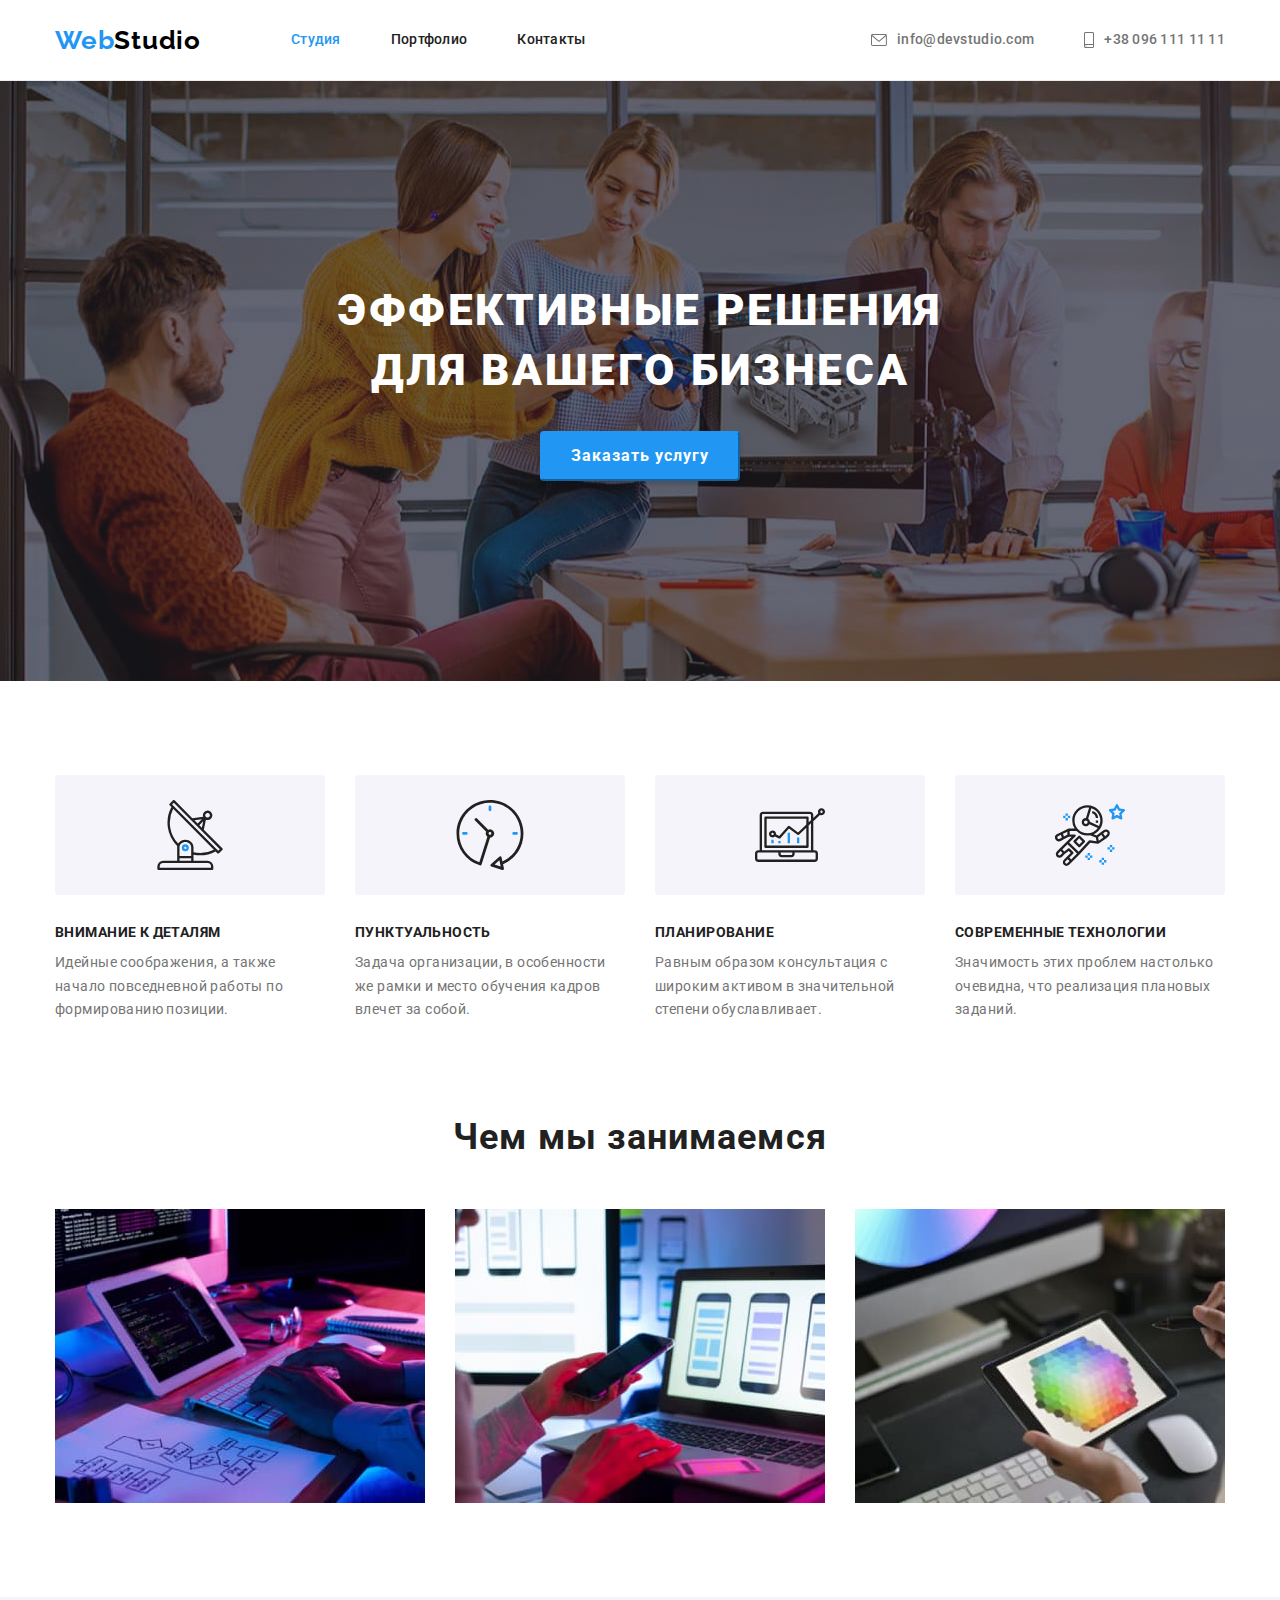
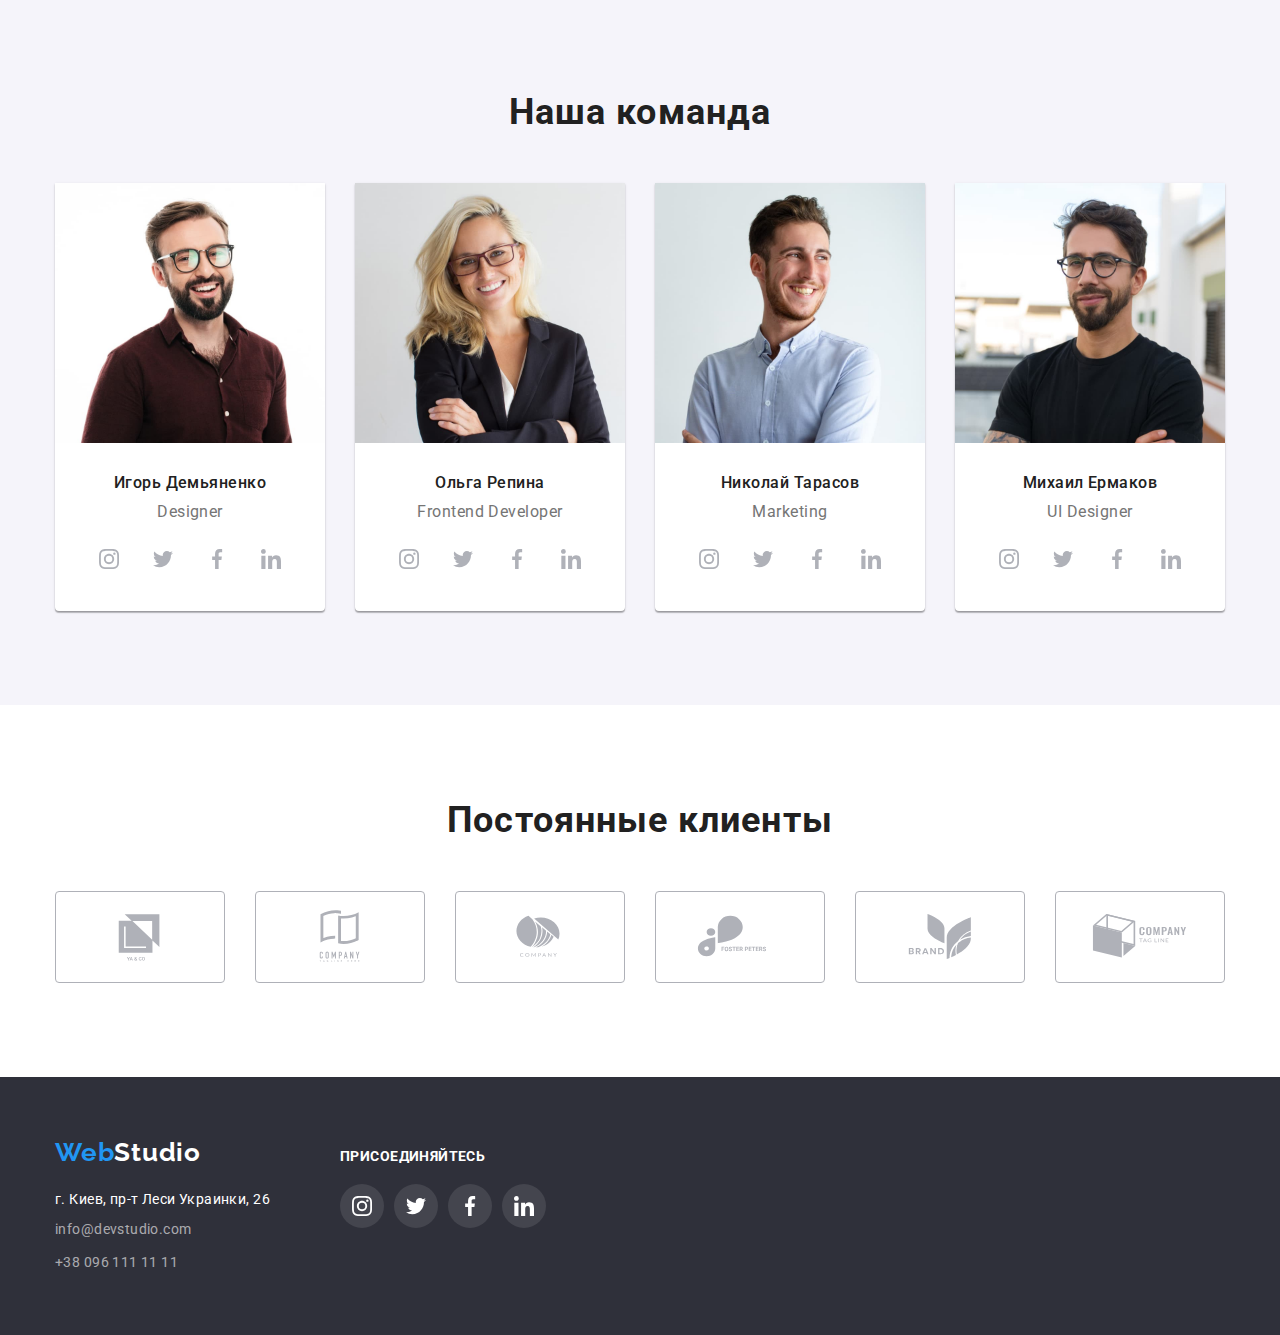
==== index.html @ 6fbcaccf "Initial commit" ====
<!DOCTYPE html>
<html lang="ru">
  <head>
    <meta charset="UTF-8" />
    <meta http-equiv="X-UA-Compatible" content="IE=edge" />
    <meta name="viewport" content="width=device-width, initial-scale=1.0" />
    <title>WebStudio</title>
    <link rel="preconnect" href="https://fonts.googleapis.com" />
    <link rel="preconnect" href="https://fonts.gstatic.com" crossorigin />
    <link
      href="https://fonts.googleapis.com/css2?family=Montserrat:wght@400;700&family=Raleway:wght@700&family=Roboto:wght@400;500;700;900&display=swap"
      rel="stylesheet"
    />
    <link
      href="https://cdnjs.cloudflare.com/ajax/libs/modern-normalize/1.1.0/modern-normalize.min.css"
      rel="stylesheet"
    />
    <link rel="stylesheet" href="./css/style.css" />
  </head>
  <body>
    <header class="header">
      <div class="container header-container">
        <a class="logo" href="./index.html"
          >Web<span class="logo logo-black">Studio</span></a
        >
        <nav class="nav">
          <ul class="nav-pages">
            <li><a href="./index.html" class="nav-page current">Студия</a></li>
            <li>
              <a href="./portfolio.html" class="nav-page">Портфолио</a>
            </li>
            <li><a href="" class="nav-page">Контакты</a></li>
          </ul>
        </nav>
        <ul class="header-contacts">
          <li>
            <a href="mailto:info@devstudio.com" class="header-contact">
              <svg class="header-contact-icon" width="16" height="12">
                <use href="./images/sprite.svg#icon-envelope"></use>
              </svg>
              info@devstudio.com</a
            >
          </li>
          <li>
            <a href="tel:380961111111" class="header-contact">
              <svg class="header-contact-icon" width="10" height="16">
                <use href="./images/sprite.svg#icon-smartphone"></use>
              </svg>
              +38 096 111 11 11</a
            >
          </li>
        </ul>
      </div>
    </header>
    <main>
      <!--hero-->
      <section class="hero">
        <div class="container hero-container">
          <h1 class="hero-title">
            Эффективные решения<br />для вашего бизнеса
          </h1>
          <button type="button" class="hero-btn">Заказать услугу</button>
        </div>
      </section>
      <!--features-->
      <section class="features">
        <div class="container features-container">
          <h2 class="features-title">Особенности</h2>
          <ul>
            <li>
              <div class="features-bg-icon">
                <svg class="features-icon" width="70" height="70">
                  <use href="./images/sprite.svg#icon-antenna"></use>
                </svg>
              </div>
              <h3 class="features-list">Внимание к деталям</h3>
              <p class="features-text">
                Идейные соображения, а также начало повседневной работы по
                формированию позиции.
              </p>
            </li>
            <li>
              <div class="features-bg-icon">
                <svg class="features-icon" width="70" height="70">
                  <use href="./images/sprite.svg#icon-clock"></use>
                </svg>
              </div>
              <h3 class="features-list">Пунктуальность</h3>
              <p class="features-text">
                Задача организации, в особенности же рамки и место обучения
                кадров влечет за собой.
              </p>
            </li>
            <li>
              <div class="features-bg-icon">
                <svg class="features-icon" width="70" height="70">
                  <use href="./images/sprite.svg#icon-diagram"></use>
                </svg>
              </div>
              <h3 class="features-list">Планирование</h3>
              <p class="features-text">
                Равным образом консультация с широким активом в значительной
                степени обуславливает.
              </p>
            </li>
            <li>
              <div class="features-bg-icon">
                <svg class="features-icon" width="70" height="70">
                  <use href="./images/sprite.svg#icon-astronaut"></use>
                </svg>
              </div>
              <h3 class="features-list">Современные технологии</h3>
              <p class="features-text">
                Значимость этих проблем настолько очевидна, что реализация
                плановых заданий.
              </p>
            </li>
          </ul>
        </div>
      </section>
      <!--About-->
      <section class="about">
        <div class="container about-container">
          <h2 class="about-title">Чем мы занимаемся</h2>
          <ul class="about-list">
            <li>
              <img
                src="./images/about_1.jpg"
                alt="Написание программы на ПК"
                width="370"
                height="294"
              />
            </li>
            <li>
              <img
                src="./images/about_2.jpg"
                alt="Работа над мобильным приложением"
                width="370"
                height="294"
              />
            </li>
            <li>
              <img
                src="./images/about_3.jpg"
                alt="Выбор цвета дизайна проекта"
                width="370"
                height="294"
              />
            </li>
          </ul>
        </div>
      </section>
      <!--team-->
      <section class="team">
        <div class="container team-container">
          <h2 class="team-title">Наша команда</h2>
          <ul class="team-list">
            <li>
              <img
                src="./images/team_1.jpg"
                alt="Участник команды №1"
                width="270"
                height="260"
              />
              <div class="team-member-list">
                <h3 class="team-member">Игорь Демьяненко</h3>
                <p class="member-prof" lang="en">Designer</p>
                <ul class="social-list">
                  <li class="social-item">
                    <a
                      href=""
                      aria-label="Иконка Instagram"
                      class="social-link"
                    >
                      <svg class="social-icon" width="20" height="20">
                        <use href="./images/sprite.svg#icon-instagram"></use>
                      </svg>
                    </a>
                  </li>
                  <li class="social-item">
                    <a href="" aria-label="Иконка Twitter" class="social-link">
                      <svg class="social-icon" width="20" height="20">
                        <use href="./images/sprite.svg#icon-twitter"></use>
                      </svg>
                    </a>
                  </li>
                  <li class="social-item">
                    <a href="" aria-label="Иконка Facebook" class="social-link">
                      <svg class="social-icon" width="20" height="20">
                        <use href="./images/sprite.svg#icon-facebook"></use>
                      </svg>
                    </a>
                  </li>
                  <li class="social-item">
                    <a href="" aria-label="Иконка Linkedin" class="social-link">
                      <svg class="social-icon" width="20" height="20">
                        <use href="./images/sprite.svg#icon-linkedin"></use>
                      </svg>
                    </a>
                  </li>
                </ul>
              </div>
            </li>
            <li>
              <img
                src="./images/team_2.jpg"
                alt="Участник команды №2"
                width="270"
                height="260"
              />
              <div class="team-member-list">
                <h3 class="team-member">Ольга Репина</h3>
                <p class="member-prof" lang="en">Frontend Developer</p>
                <ul class="social-list">
                  <li class="social-item">
                    <a
                      href=""
                      aria-label="Иконка Instagram"
                      class="social-link"
                    >
                      <svg class="social-icon" width="20" height="20">
                        <use href="./images/sprite.svg#icon-instagram"></use>
                      </svg>
                    </a>
                  </li>
                  <li class="social-item">
                    <a href="" aria-label="Иконка Twitter" class="social-link">
                      <svg class="social-icon" width="20" height="20">
                        <use href="./images/sprite.svg#icon-twitter"></use>
                      </svg>
                    </a>
                  </li>
                  <li class="social-item">
                    <a href="" aria-label="Иконка Facebook" class="social-link">
                      <svg class="social-icon" width="20" height="20">
                        <use href="./images/sprite.svg#icon-facebook"></use>
                      </svg>
                    </a>
                  </li>
                  <li class="social-item">
                    <a href="" aria-label="Иконка Linkedin" class="social-link">
                      <svg class="social-icon" width="20" height="20">
                        <use href="./images/sprite.svg#icon-linkedin"></use>
                      </svg>
                    </a>
                  </li>
                </ul>
              </div>
            </li>
            <li>
              <img
                src="./images/team_3.jpg"
                alt="Участник команды №3"
                width="270"
                height="260"
              />
              <div class="team-member-list">
                <h3 class="team-member">Николай Тарасов</h3>
                <p class="member-prof" lang="en">Marketing</p>
                <ul class="social-list">
                  <li class="social-item">
                    <a
                      href=""
                      aria-label="Иконка Instagram"
                      class="social-link"
                    >
                      <svg class="social-icon" width="20" height="20">
                        <use href="./images/sprite.svg#icon-instagram"></use>
                      </svg>
                    </a>
                  </li>
                  <li class="social-item">
                    <a href="" aria-label="Иконка Twitter" class="social-link">
                      <svg class="social-icon" width="20" height="20">
                        <use href="./images/sprite.svg#icon-twitter"></use>
                      </svg>
                    </a>
                  </li>
                  <li class="social-item">
                    <a href="" aria-label="Иконка Facebook" class="social-link">
                      <svg class="social-icon" width="20" height="20">
                        <use href="./images/sprite.svg#icon-facebook"></use>
                      </svg>
                    </a>
                  </li>
                  <li class="social-item">
                    <a href="" aria-label="Иконка Linkedin" class="social-link">
                      <svg class="social-icon" width="20" height="20">
                        <use href="./images/sprite.svg#icon-linkedin"></use>
                      </svg>
                    </a>
                  </li>
                </ul>
              </div>
            </li>
            <li>
              <img
                src="./images/team_4.jpg"
                alt="Участник команды №4"
                width="270"
                height="260"
              />
              <div class="team-member-list">
                <h3 class="team-member">Михаил Ермаков</h3>
                <p class="member-prof" lang="en">UI Designer</p>
                <ul class="social-list">
                  <li class="social-item">
                    <a
                      href=""
                      aria-label="Иконка Instagram"
                      class="social-link"
                    >
                      <svg class="social-icon" width="20" height="20">
                        <use href="./images/sprite.svg#icon-instagram"></use>
                      </svg>
                    </a>
                  </li>
                  <li class="social-item">
                    <a href="" aria-label="Иконка Twitter" class="social-link">
                      <svg class="social-icon" width="20" height="20">
                        <use href="./images/sprite.svg#icon-twitter"></use>
                      </svg>
                    </a>
                  </li>
                  <li class="social-item">
                    <a href="" aria-label="Иконка Facebook" class="social-link">
                      <svg class="social-icon" width="20" height="20">
                        <use href="./images/sprite.svg#icon-facebook"></use>
                      </svg>
                    </a>
                  </li>
                  <li class="social-item">
                    <a href="" aria-label="Иконка Linkedin" class="social-link">
                      <svg class="social-icon" width="20" height="20">
                        <use href="./images/sprite.svg#icon-linkedin"></use>
                      </svg>
                    </a>
                  </li>
                </ul>
              </div>
            </li>
          </ul>
        </div>
      </section>
      <!--clients-->
      <section class="clients">
        <div class="container clients-container">
          <h2 class="clients-title">Постоянные клиенты</h2>
          <ul class="clients-list">
            <li>
              <a href="" class="client" aria-label="Клиент №1">
                <svg class="client-icon" width="106" height="60">
                  <use href="./images/sprite.svg#icon-client-1"></use>
                </svg>
              </a>
            </li>
            <li>
              <a href="" class="client" aria-label="Клиент №2">
                <svg class="client-icon" width="106" height="60">
                  <use href="./images/sprite.svg#icon-client-2"></use>
                </svg>
              </a>
            </li>
            <li>
              <a href="" class="client" aria-label="Клиент №3">
                <svg class="client-icon" width="106" height="60">
                  <use href="./images/sprite.svg#icon-client-3"></use>
                </svg>
              </a>
            </li>
            <li>
              <a href="" class="client" aria-label="Клиент №4">
                <svg class="client-icon" width="106" height="60">
                  <use href="./images/sprite.svg#icon-client-4"></use>
                </svg>
              </a>
            </li>
            <li>
              <a href="" class="client" aria-label="Клиент №5">
                <svg class="client-icon" width="106" height="60">
                  <use href="./images/sprite.svg#icon-client-5"></use>
                </svg>
              </a>
            </li>
            <li>
              <a href="" class="client" aria-label="Клиент №6">
                <svg class="client-icon" width="106" height="60">
                  <use href="./images/sprite.svg#icon-client-6"></use>
                </svg>
              </a>
            </li>
          </ul>
        </div>
      </section>
    </main>
    <footer class="footer">
      <div class="container footer-container">
        <div>
          <a class="logo" href="./index.html"
            >Web<span class="logo logo-white">Studio</span></a
          >
          <address class="address-info">
            <p class="footer-address">г. Киев, пр-т Леси Украинки, 26</p>
            <ul class="contact-list">
              <li class="contact-item">
                <a href="mailto:info@devstudio.com" class="footer-contact"
                  >info@devstudio.com</a
                >
              </li>
              <li class="contact-item">
                <a href="tel:380961111111" class="footer-contact"
                  >+38 096 111 11 11</a
                >
              </li>
            </ul>
          </address>
        </div>
        <div class="footer-social-block">
          <h3 class="footer-social">присоединяйтесь</h3>
          <ul class="social-list">
            <li class="social-item">
              <a
                href=""
                aria-label="Иконка Instagram"
                class="footer-social-link social-link"
              >
                <svg
                  class="footer-social-icon social-icon"
                  width="20"
                  height="20"
                >
                  <use href="./images/sprite.svg#icon-instagram"></use>
                </svg>
              </a>
            </li>
            <li class="social-item">
              <a
                href=""
                aria-label="Иконка Twitter"
                class="footer-social-link social-link"
              >
                <svg
                  class="footer-social-icon social-icon"
                  width="20"
                  height="20"
                >
                  <use href="./images/sprite.svg#icon-twitter"></use>
                </svg>
              </a>
            </li>
            <li class="social-item">
              <a
                href=""
                aria-label="Иконка Facebook"
                class="footer-social-link social-link"
              >
                <svg
                  class="footer-social-icon social-icon"
                  width="20"
                  height="20"
                >
                  <use href="./images/sprite.svg#icon-facebook"></use>
                </svg>
              </a>
            </li>
            <li class="social-item">
              <a
                href=""
                aria-label="Иконка Linkedin"
                class="footer-social-link social-link"
              >
                <svg
                  class="footer-social-icon social-icon"
                  width="20"
                  height="20"
                >
                  <use href="./images/sprite.svg#icon-linkedin"></use>
                </svg>
              </a>
            </li>
          </ul>
        </div>
      </div>
    </footer>
  </body>
</html>
---- css/style.css ----
/* * {
    margin: 0;
    padding: 0;
} */

:root {
  /* text color*/
  --tx-main-cl: #757575;
  --tx-sec-cl: #212121;
  --tx-blue-cl: #2196f3;
  --tx-white-cl: #ffffff;
  --tx-black-cl: #000000;

  /* icon-color */
  --icon-cl: #afb1b8;

  /* background color*/
  --bg-main-cl: #ffffff;
  --bg-sec-cl: #f5f4fa;
  --bg-foot-cl: #2f303a;

  /* margin-padding */
  --mg-bot-sec: 94px;
  --mg-rt-li: 30px;
}

body {
  background-color: var(--bg-main-cl);

  font-family: Roboto, sans-serif;
}

a {
  text-decoration: none;
}

ul {
  list-style-type: none;
}

h1,
h2,
h3,
h4,
h5,
h6,
p,
ul {
  margin: 0;
  padding: 0;
}

img {
  display: block;
}

/* container */

.container {
  margin-left: auto;
  margin-right: auto;
  width: 1200px;
  padding-left: 15px;
  padding-right: 15px;
}

/* header */

.header-container {
  display: flex;
  align-items: center;
}

.header {
  border-bottom: 1px solid rgba(236, 236, 236, 1);
}

.header-container > .logo {
  margin-right: 90px;
}

.logo,
logo-black,
logo-white {
  color: var(--tx-blue-cl);
  font-family: Raleway, sans-serif;
  font-weight: 700;
  font-size: 26px;
  line-height: 1.19;
  letter-spacing: 0.03em;
}

.logo.logo-black {
  color: var(--tx-black-cl);
}

.logo.logo-white {
  color: var(--tx-white-cl);
}

.nav {
  margin-right: auto;
}

.nav-pages {
  display: flex;
  align-items: center;
}

.nav-pages > li {
  margin-right: 50px;
}

.nav-pages > li:last-child {
  margin-right: 0;
}

.nav-page.current {
  color: var(--tx-blue-cl);
}

li > .nav-page {
  display: block;
}

.nav-page {
  color: var(--tx-sec-cl);
  font-weight: 500;
  font-size: 14px;
  line-height: 1.14;
  letter-spacing: 0.02em;

  padding-top: 32px;
  padding-bottom: 32px;

  outline: var(--tx-blue-cl);
}

.nav-page:hover,
.nav-page:focus {
  color: var(--tx-blue-cl);
}

.header-contacts {
  display: flex;
  align-items: center;
}

.header-contacts > li {
  margin-right: 50px;
}

.header-contacts > li:last-child {
  margin-right: 0;
}

li > .header-contact {
  display: flex;
  align-items: center;
}

.header-contact {
  color: var(--tx-main-cl);
  font-weight: 500;
  font-size: 14px;
  line-height: 1.14;
  letter-spacing: 0.02em;

  padding-top: 32px;
  padding-bottom: 32px;
}

.header-contact:hover,
.header-contact:focus {
  color: var(--tx-blue-cl);
}

.header-contact-icon {
  margin-right: 10px;

  fill: currentColor;
}

/* .header-contact-icon:hover {
  fill: var(--tx-blue-cl);
} */

/* hero */

.hero {
  background-color: var(--bg-foot-cl);
  background-image: linear-gradient(
      to bottom,
      rgba(47, 48, 58, 0.4),
      rgba(47, 48, 58, 0.4)
    ),
    url(../images/hero.jpg);
  background-repeat: no-repeat;

  text-align: center;

  max-width: 1600px;
  margin-left: auto;
  margin-right: auto;
  padding-top: 200px;
  padding-bottom: 200px;
}

.hero-title {
  color: var(--tx-white-cl);
  font-weight: 900;
  font-size: 44px;
  line-height: 1.36;
  letter-spacing: 0.06em;
  text-transform: uppercase;

  margin-bottom: 30px;
}

.hero-btn {
  background-color: var(--tx-blue-cl);

  color: var(--tx-white-cl);
  font-weight: 700;
  font-family: inherit;
  font-size: 16px;
  line-height: 1.88;
  letter-spacing: 0.06em;

  cursor: pointer;

  width: 200px;
  height: 50px;
  border-radius: 4px;
  border-color: var(--tx-blue-cl);
  box-shadow: 0px 4px 4px rgba(0, 0, 0, 0.15);
}

/* features */

.features {
  padding-top: var(--mg-bot-sec);
  padding-bottom: var(--mg-bot-sec);
}

.features-title {
  display: none;
}

.features-container > ul {
  display: flex;
}

.features-container > ul > li {
  margin-right: 30px;
  width: 270px;
}

.features-container > ul > li:last-child {
  margin-right: 0px;
}

.features-list {
  color: var(--tx-sec-cl);
  font-weight: 700;
  font-size: 14px;
  line-height: 1.14;
  letter-spacing: 0.03em;
  text-transform: uppercase;

  margin-bottom: 10px;
}

.features-text {
  color: var(--tx-main-cl);
  font-size: 14px;
  line-height: 1.71;
  letter-spacing: 0.03em;
}

.features-bg-icon {
  display: flex;
  justify-content: center;
  align-items: center;

  height: 120px;
  margin-bottom: 30px;

  background-color: var(--bg-sec-cl);
  border-radius: 4px;
}

.features-icon {
  fill: var(--tx-sec-cl);
}

/* about/team */

.about {
  padding-bottom: var(--mg-bot-sec);
}

.team {
  background-color: var(--bg-sec-cl);
  padding-top: var(--mg-bot-sec);
  padding-bottom: var(--mg-bot-sec);
}

.about-title,
.team-title,
.clients-title {
  color: var(--tx-sec-cl);
  font-weight: 700;
  font-size: 36px;
  line-height: 1.17;
  text-align: center;
  letter-spacing: 0.03em;

  margin-bottom: 50px;
}

.about-list {
  display: flex;
}

.about-list > li {
  margin-right: var(--mg-rt-li);
}

.about-list > li:last-child {
  margin-right: 0;
}

.team-list {
  display: flex;
}

.team-list > li {
  margin-right: var(--mg-rt-li);
  width: 270px;
  height: 428px;
  background-color: var(--tx-white-cl);
  box-shadow: 0px 1px 3px rgba(0, 0, 0, 0.12), 0px 1px 1px rgba(0, 0, 0, 0.14),
    0px 2px 1px rgba(0, 0, 0, 0.2);
  border-radius: 0px 0px 4px 4px;
  box-shadow: 0px 1px 3px rgba(0, 0, 0, 0.12), 0px 1px 1px rgba(0, 0, 0, 0.14),
    0px 2px 1px rgba(0, 0, 0, 0.2);
  border-radius: 0px 0px 4px 4px;
}

.team-list > li:last-child {
  margin-right: 0;
}

.team-member-list {
  padding-top: 30px;
  padding-bottom: 30px;
}

.team-member {
  color: var(--tx-sec-cl);
  font-weight: 500;
  font-size: 16px;
  line-height: 1.19;
  text-align: center;
  letter-spacing: 0.03em;

  margin-bottom: 10px;
}

.member-prof {
  color: var(--tx-main-cl);
  font-size: 16px;
  line-height: 1.19;
  text-align: center;
  letter-spacing: 0.03em;

  margin-bottom: 16px;
}

.social-list {
  display: flex;
  justify-content: center;
  gap: 10px;
}

.social-link {
  display: flex;

  width: 44px;
  height: 44px;
  background-color: var(--tx-white-cl);
  border-radius: 50%;

  justify-content: center;
  align-items: center;
}

.social-link:hover .social-icon,
.social-link:focus .social-icon {
  fill: var(--tx-white-cl);
}

.social-link:hover,
.social-link:focus {
  background-color: var(--tx-blue-cl);
}

.social-icon {
  fill: var(--icon-cl);
}

/* clients */

.clients {
  padding-top: var(--mg-bot-sec);
  padding-bottom: var(--mg-bot-sec);
}

.clients-list {
  display: flex;
  justify-content: center;
  align-items: center;

  gap: 30px;
}

.client {
  display: flex;
  justify-content: center;
  align-items: center;

  width: 170px;
  height: 92px;
  padding: 16 32;
  border: 1px solid var(--icon-cl);
  border-radius: 4px;

  color: var(--icon-cl);
}

.client-icon {
  fill: currentColor;
}

.client:hover,
.client:focus {
  color: var(--tx-blue-cl);
  border: 1px solid var(--tx-blue-cl);
}
/* 
.client:hover .client-icon,  {
  fill: var(--tx-blue-cl);
} */

/* footer */
.footer {
  background-color: var(--bg-foot-cl);
  padding-top: 60px;
  padding-bottom: 60px;
  display: block;
}

.footer-container {
  display: flex;
  align-items: baseline;
  gap: 70px;
}

.footer-container > div > .logo {
  display: block;
  margin-bottom: 20px;
}

address {
  font-style: normal;
  color: rgba(255, 255, 255, 1);
  font-size: 14px;
  line-height: 1.71;
  letter-spacing: 0.03em;
}

.footer-contact {
  color: rgba(255, 255, 255, 0.6);
  font-size: 14px;
  line-height: 1.71;
  letter-spacing: 0.03em;
}

.address-info > p {
  margin-bottom: 6px;
}

.contact-item {
  display: block;
  margin-bottom: 9px;
}

.contact-item:last-child {
  margin-bottom: 0;
}

.footer-contact:hover {
  color: var(--tx-blue-cl);
}

.footer-social {
  font-weight: 700;
  font-size: 14px;
  line-height: 16px;
  letter-spacing: 0.03em;
  text-transform: uppercase;

  margin-bottom: 20px;

  color: var(--tx-white-cl);
}

.footer-social-link {
  background-color: rgba(255, 255, 255, 0.1);
}

.footer-social-icon {
  fill: var(--tx-white-cl);
}

/* portfolio */

.portfolio {
  padding-top: var(--mg-bot-sec);
  padding-bottom: var(--mg-bot-sec);
}

.portfolio-btns {
  display: flex;
  justify-content: center;
  align-items: center;

  margin-bottom: 50px;
}

.portfolio-btns > li {
  margin-right: 8px;
}

.portfolio-btns > li:last-child {
  margin-right: 0;
}

.portfolio-btn {
  background-color: var(--bg-sec-cl);

  color: var(--tx-sec-cl);
  font-family: inherit;
  font-weight: 500;
  font-size: 16px;
  line-height: 1.62;
  text-align: center;
  letter-spacing: 0.03em;

  border-radius: 4px;
  border: 0ch;

  padding: 6px 22px;
}

.portfolio-btn:hover,
.portfolio-btn:focus {
  background-color: var(--tx-blue-cl);
  color: var(--tx-white-cl);

  box-shadow: 0px 3px 1px rgba(0, 0, 0, 0.1), 0px 1px 2px rgba(0, 0, 0, 0.08),
    0px 2px 2px rgba(0, 0, 0, 0.12);
  border-radius: 4px;

  cursor: pointer;
}

.portfolios {
  display: flex;
  flex-wrap: wrap;
  margin: -15px;
}

.portfolios > li {
  margin: 15px;
}

.portfolio-link {
  display: block;
}

.portfolio-link:hover,
.portfolio-link:focus {
  box-shadow: 0px 1px 1px rgba(0, 0, 0, 0.12), 0px 4px 4px rgba(0, 0, 0, 0.06),
    1px 4px 6px rgba(0, 0, 0, 0.16);
}

.portfolio-info {
  padding: 20px 24px;
  border-right: 1px solid rgba(238, 238, 238, 1);
  border-bottom: 1px solid rgba(238, 238, 238, 1);
  border-left: 1px solid rgba(238, 238, 238, 1);
}

.portfolio-text {
  color: var(--tx-main-cl);
  font-size: 16px;
  line-height: 1.88;
  letter-spacing: 0.03em;
}

.portfolio-title {
  color: var(--tx-sec-cl);
  font-weight: 700;
  font-size: 18px;
  line-height: 2;
  letter-spacing: 0.06em;

  margin-bottom: 4px;
}
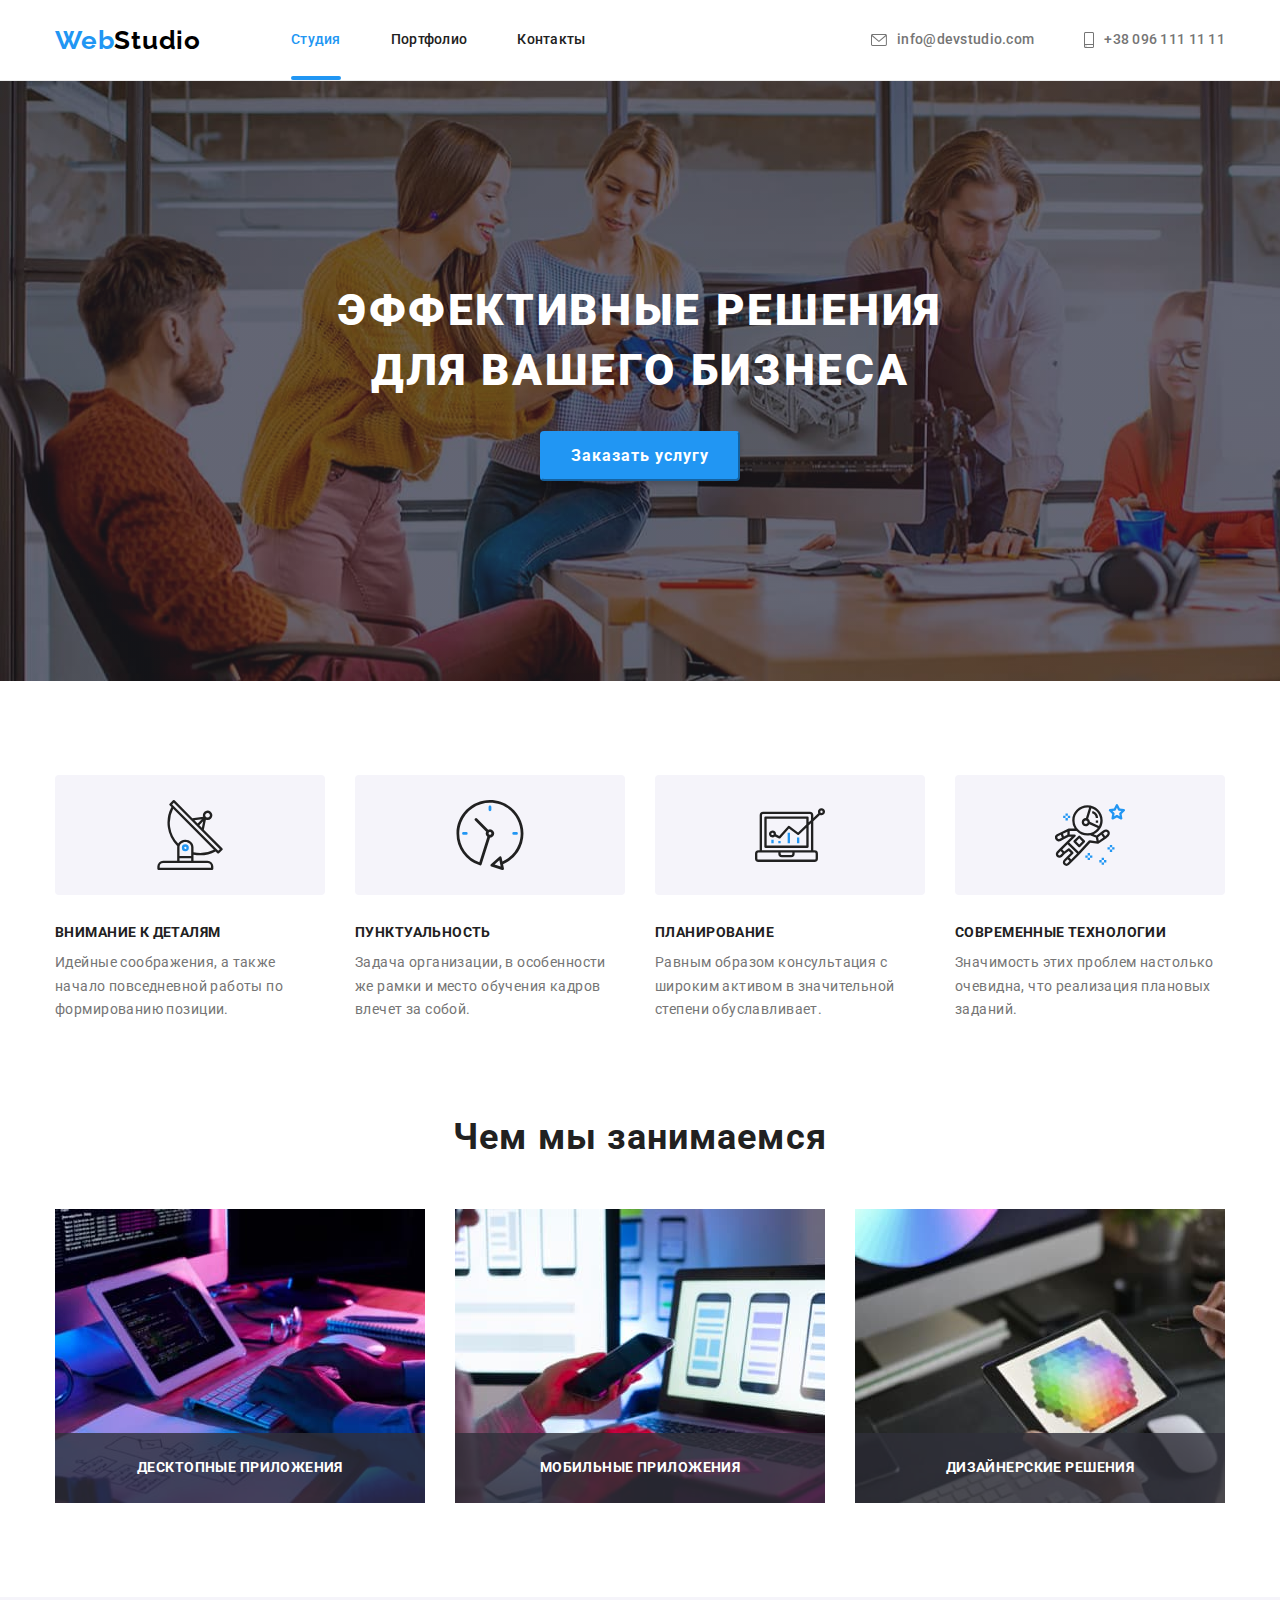
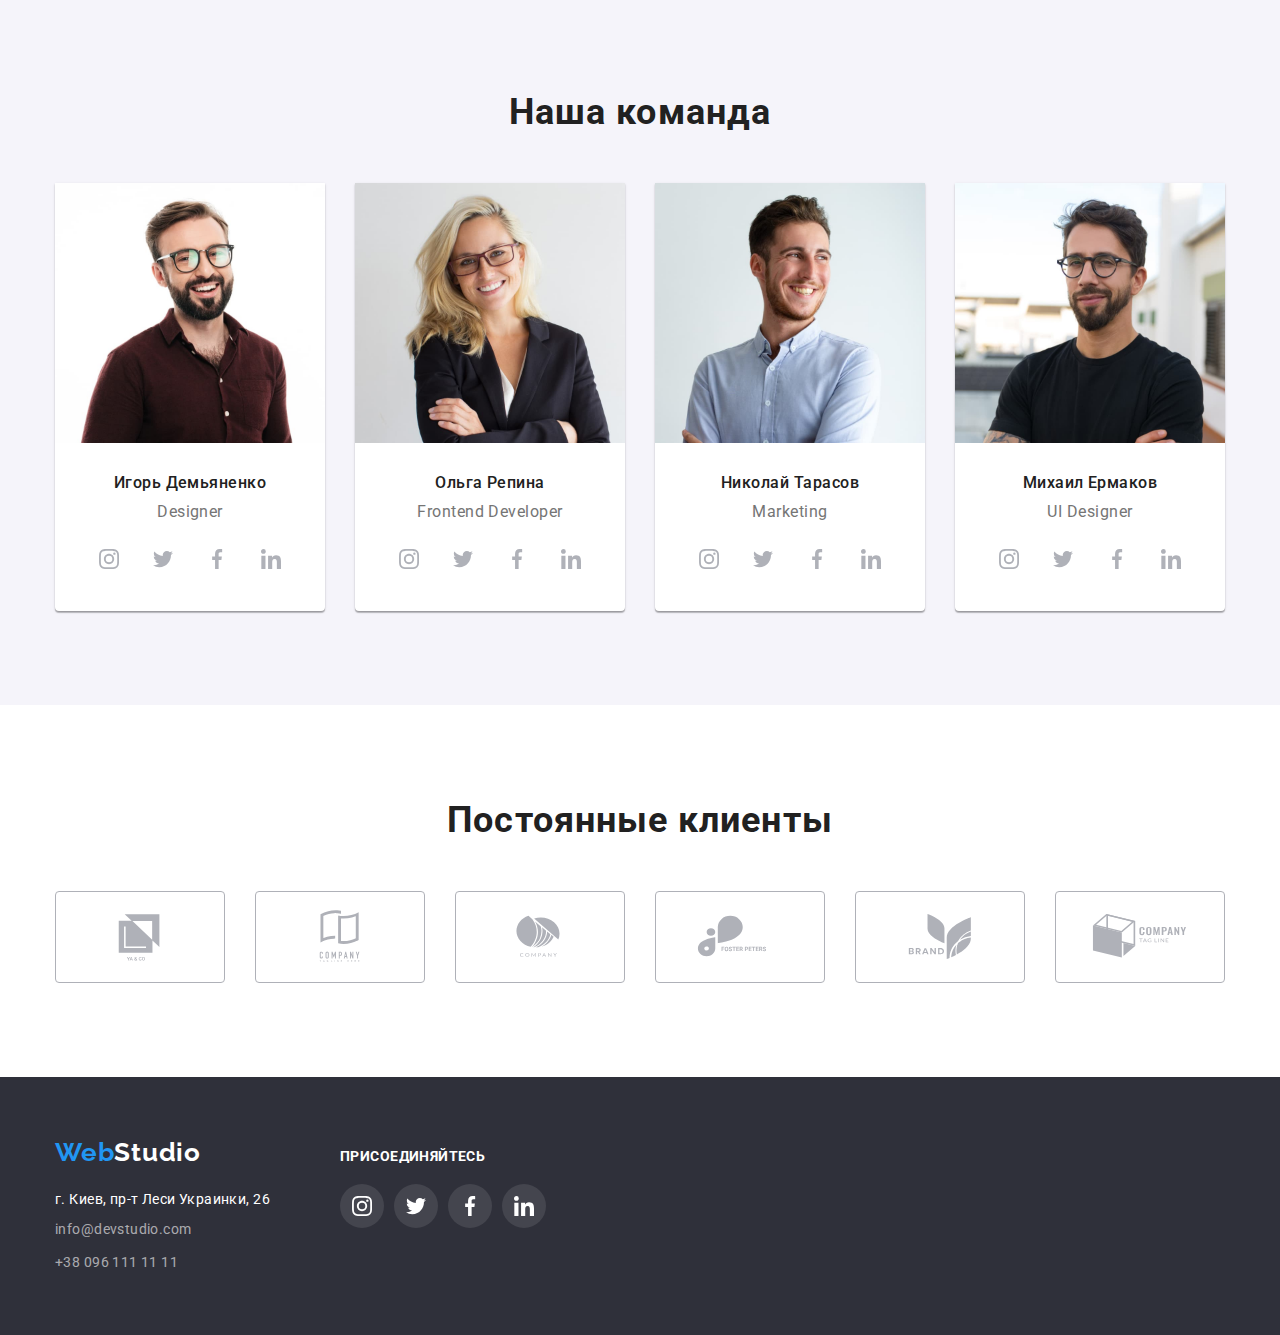
==== commit ff971d0b: "add transition on hover/ about position/ portfolio" ====
--- a/index.html
+++ b/index.html
@@ -130,6 +130,7 @@
                 width="370"
                 height="294"
               />
+              <p class="about-item-text">Десктопные приложения</p>
             </li>
             <li>
               <img
@@ -138,6 +139,7 @@
                 width="370"
                 height="294"
               />
+              <p class="about-item-text">Мобильные приложения</p>
             </li>
             <li>
               <img
@@ -146,6 +148,7 @@
                 width="370"
                 height="294"
               />
+              <p class="about-item-text">Дизайнерские решения</p>
             </li>
           </ul>
         </div>
--- a/css/style.css
+++ b/css/style.css
@@ -124,6 +124,8 @@
 }
 
 .nav-page {
+  position: relative;
+
   color: var(--tx-sec-cl);
   font-weight: 500;
   font-size: 14px;
@@ -134,11 +136,28 @@
   padding-bottom: 32px;
 
   outline: var(--tx-blue-cl);
+
+  transition: color 250ms cubic-bezier(0.4, 0, 0.2, 1);
 }
 
 .nav-page:hover,
 .nav-page:focus {
   color: var(--tx-blue-cl);
+
+  transition: color 250ms cubic-bezier(0.4, 0, 0.2, 1);
+}
+
+.nav-page.current::after {
+  content: "";
+
+  position: absolute;
+  left: 0;
+  bottom: 0;
+
+  width: 100%;
+  height: 4px;
+  background-color: var(--tx-blue-cl);
+  border-radius: 2px;
 }
 
 .header-contacts {
@@ -168,11 +187,15 @@
 
   padding-top: 32px;
   padding-bottom: 32px;
+
+  transition: color 250ms cubic-bezier(0.4, 0, 0.2, 1);
 }
 
 .header-contact:hover,
 .header-contact:focus {
   color: var(--tx-blue-cl);
+
+  transition: color 250ms cubic-bezier(0.4, 0, 0.2, 1);
 }
 
 .header-contact-icon {
@@ -324,11 +347,36 @@
 }
 
 .about-list > li {
+  display: block;
+
+  position: relative;
+
   margin-right: var(--mg-rt-li);
 }
 
 .about-list > li:last-child {
   margin-right: 0;
+}
+
+.about-item-text {
+  position: absolute;
+  bottom: 0;
+  left: 0;
+
+  width: 100%;
+  padding-top: 27px;
+  padding-bottom: 27px;
+
+  font-family: "Roboto";
+  font-weight: 700;
+  font-size: 14px;
+  line-height: 1.14;
+  text-align: center;
+  letter-spacing: 0.03em;
+  text-transform: uppercase;
+
+  color: var(--tx-white-cl);
+  background-color: rgba(47, 48, 58, 0.8);
 }
 
 .team-list {
@@ -394,20 +442,28 @@
 
   justify-content: center;
   align-items: center;
+
+  transition: background-color 250ms cubic-bezier(0.4, 0, 0.2, 1);
 }
 
 .social-link:hover .social-icon,
 .social-link:focus .social-icon {
   fill: var(--tx-white-cl);
+
+  transition: fill 250ms cubic-bezier(0.4, 0, 0.2, 1);
 }
 
 .social-link:hover,
 .social-link:focus {
   background-color: var(--tx-blue-cl);
+
+  transition: background-color 250ms cubic-bezier(0.4, 0, 0.2, 1);
 }
 
 .social-icon {
   fill: var(--icon-cl);
+
+  transition: fill 250ms cubic-bezier(0.4, 0, 0.2, 1);
 }
 
 /* clients */
@@ -437,6 +493,9 @@
   border-radius: 4px;
 
   color: var(--icon-cl);
+
+  transition: color 250ms cubic-bezier(0.4, 0, 0.2, 1),
+    border-color 250ms cubic-bezier(0.4, 0, 0.2, 1);
 }
 
 .client-icon {
@@ -447,13 +506,13 @@
 .client:focus {
   color: var(--tx-blue-cl);
   border: 1px solid var(--tx-blue-cl);
-}
-/* 
-.client:hover .client-icon,  {
-  fill: var(--tx-blue-cl);
-} */
+
+  transition: color 250ms cubic-bezier(0.4, 0, 0.2, 1),
+    border-color 250ms cubic-bezier(0.4, 0, 0.2, 1);
+}
 
 /* footer */
+
 .footer {
   background-color: var(--bg-foot-cl);
   padding-top: 60px;
@@ -485,6 +544,8 @@
   font-size: 14px;
   line-height: 1.71;
   letter-spacing: 0.03em;
+
+  transition: color 250ms cubic-bezier(0.4, 0, 0.2, 1);
 }
 
 .address-info > p {
@@ -502,6 +563,8 @@
 
 .footer-contact:hover {
   color: var(--tx-blue-cl);
+
+  transition: color 250ms cubic-bezier(0.4, 0, 0.2, 1);
 }
 
 .footer-social {
@@ -562,6 +625,10 @@
   border: 0ch;
 
   padding: 6px 22px;
+
+  transition: background-color 250ms cubic-bezier(0.4, 0, 0.2, 1),
+    color 250ms cubic-bezier(0.4, 0, 0.2, 1),
+    box-shadow 250ms cubic-bezier(0.4, 0, 0.2, 1);
 }
 
 .portfolio-btn:hover,
@@ -571,9 +638,12 @@
 
   box-shadow: 0px 3px 1px rgba(0, 0, 0, 0.1), 0px 1px 2px rgba(0, 0, 0, 0.08),
     0px 2px 2px rgba(0, 0, 0, 0.12);
-  border-radius: 4px;
 
   cursor: pointer;
+
+  transition: background-color 250ms cubic-bezier(0.4, 0, 0.2, 1),
+    color 250ms cubic-bezier(0.4, 0, 0.2, 1),
+    box-shadow 250ms cubic-bezier(0.4, 0, 0.2, 1);
 }
 
 .portfolios {
@@ -588,12 +658,16 @@
 
 .portfolio-link {
   display: block;
+
+  transition: box-shadow 250ms cubic-bezier(0.4, 0, 0.2, 1);
 }
 
 .portfolio-link:hover,
 .portfolio-link:focus {
   box-shadow: 0px 1px 1px rgba(0, 0, 0, 0.12), 0px 4px 4px rgba(0, 0, 0, 0.06),
     1px 4px 6px rgba(0, 0, 0, 0.16);
+
+  transition: box-shadow 250ms cubic-bezier(0.4, 0, 0.2, 1);
 }
 
 .portfolio-info {
@@ -619,3 +693,35 @@
 
   margin-bottom: 4px;
 }
+
+.portfolio-link-img {
+  position: relative;
+
+  overflow: hidden;
+}
+
+.portfolio-description {
+  position: absolute;
+  left: 0;
+  bottom: -100%;
+
+  width: 370px;
+  height: 294px;
+  padding: 63px 24px;
+
+  font-family: "Roboto";
+  font-weight: 400;
+  font-size: 18px;
+  line-height: 1.56;
+  letter-spacing: 0.03em;
+
+  color: var(--tx-white-cl);
+  background-color: rgba(33, 150, 243, 0.9);
+
+  transition: transform 250ms cubic-bezier(0.4, 0, 0.2, 1);
+}
+
+.portfolio-link:hover .portfolio-description,
+.portfolio-link:focus .portfolio-description {
+  transform: translateY(-100%);
+}
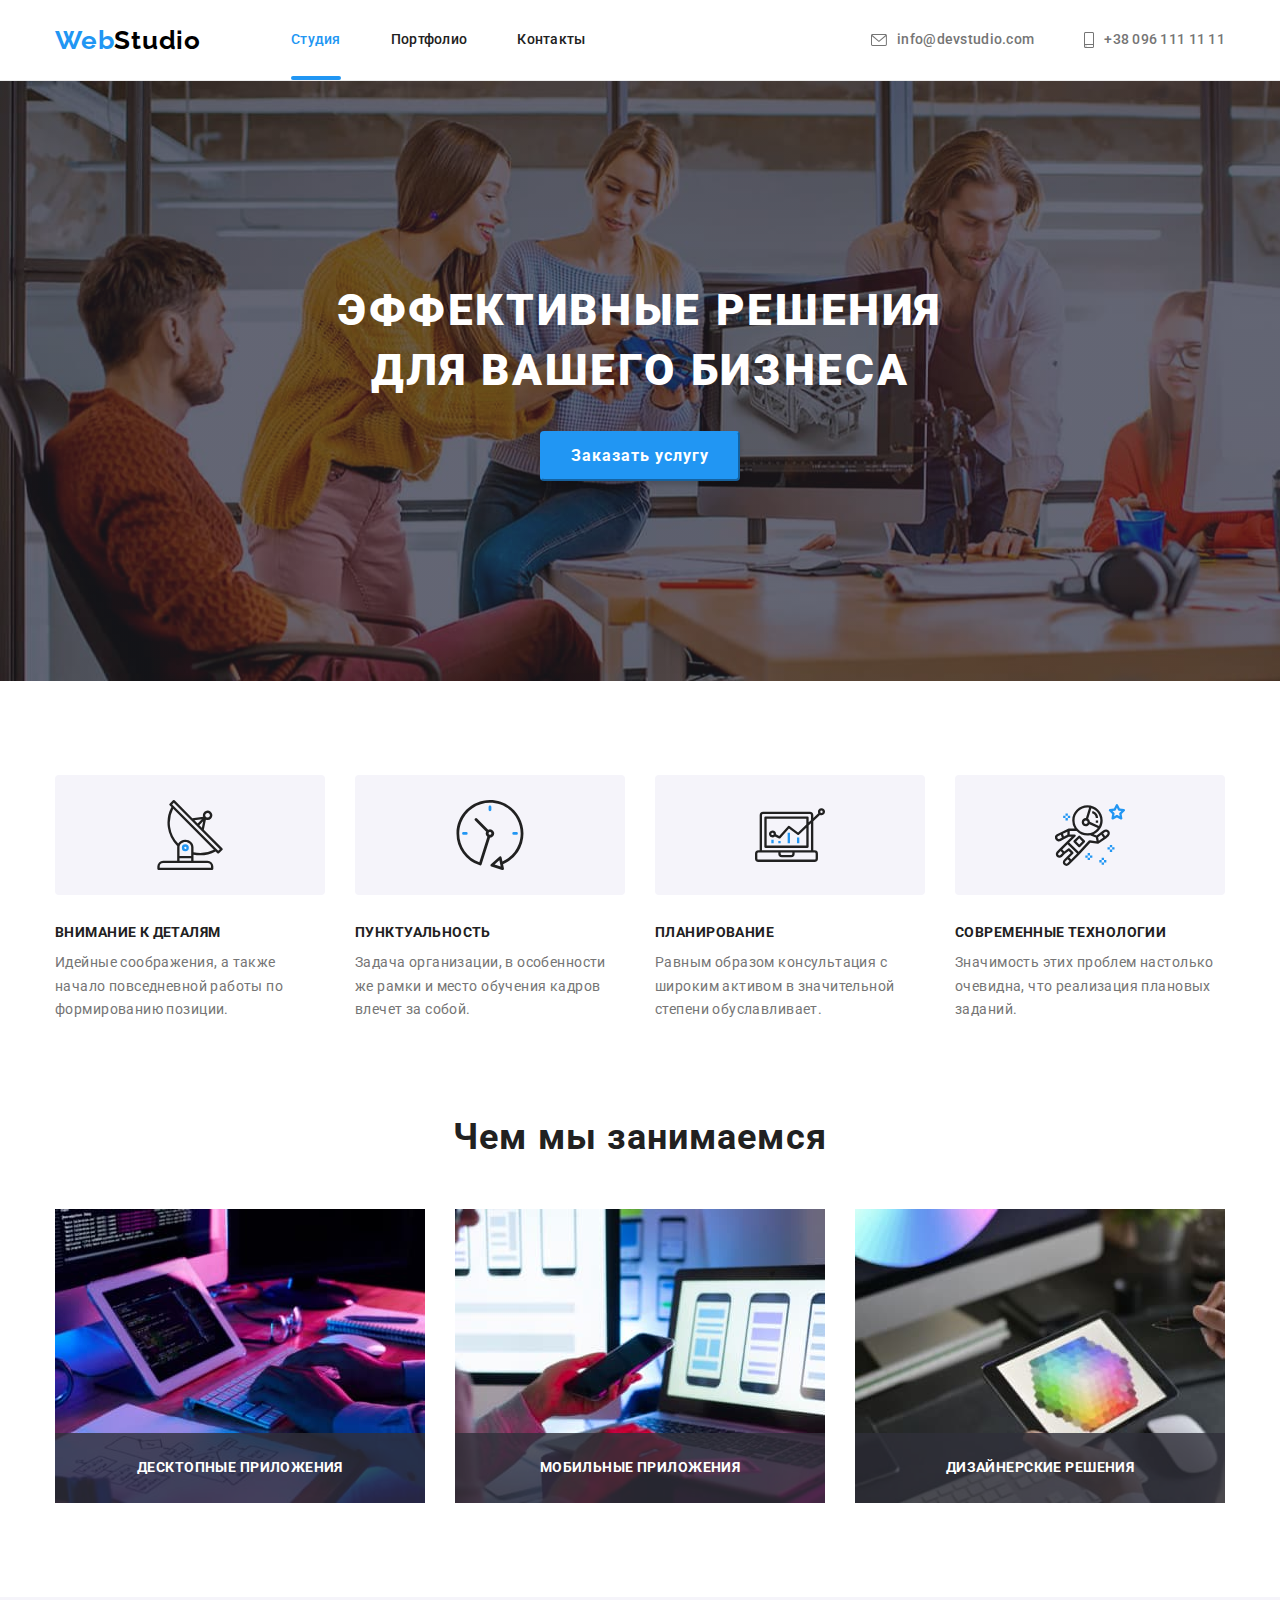
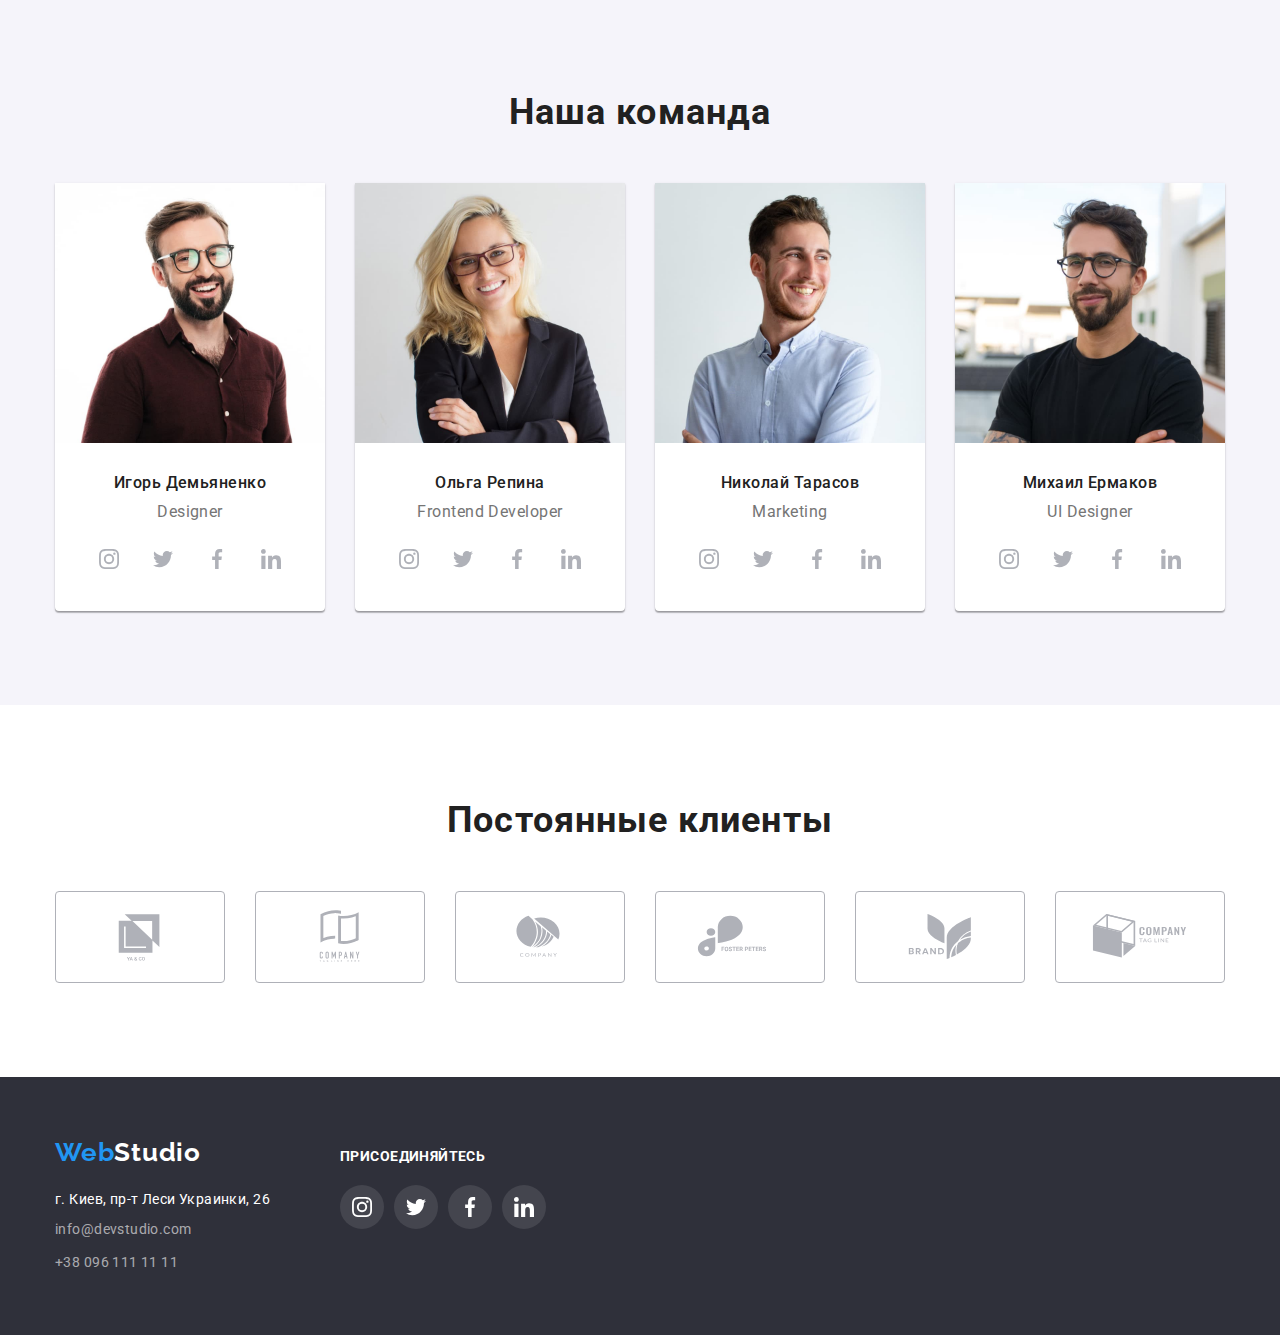
==== commit d90d4132: "add backdrop" ====
--- a/index.html
+++ b/index.html
@@ -59,7 +59,18 @@
           <h1 class="hero-title">
             Эффективные решения<br />для вашего бизнеса
           </h1>
-          <button type="button" class="hero-btn">Заказать услугу</button>
+          <button data-modal-open type="button" class="hero-btn">
+            Заказать услугу
+          </button>
+          <div data-modal class="backdrop is-hidden">
+            <div class="modal">
+              <button data-modal-close class="hero-btn-close">
+                <svg class="modal-bt-close" width="30" height="30">
+                  <use href="./images/sprite.svg#icon-close"></use>
+                </svg>
+              </button>
+            </div>
+          </div>
         </div>
       </section>
       <!--features-->
@@ -485,5 +496,6 @@
         </div>
       </div>
     </footer>
+    <script src="./js/modal.js"></script>
   </body>
 </html>
--- a/css/style.css
+++ b/css/style.css
@@ -80,8 +80,8 @@
 }
 
 .logo,
-logo-black,
-logo-white {
+.logo-black,
+.logo-white {
   color: var(--tx-blue-cl);
   font-family: Raleway, sans-serif;
   font-weight: 700;
@@ -257,6 +257,64 @@
   border-radius: 4px;
   border-color: var(--tx-blue-cl);
   box-shadow: 0px 4px 4px rgba(0, 0, 0, 0.15);
+}
+
+.backdrop.is-hidden {
+  visibility: hidden;
+  opacity: 0;
+  pointer-events: none;
+}
+
+.backdrop {
+  position: fixed;
+  top: 0;
+  left: 0;
+
+  width: 100%;
+  height: 100%;
+
+  background: rgba(0, 0, 0, 0.2);
+
+  z-index: 100;
+
+  visibility: visible;
+  opacity: 1;
+
+  transition: opacity 250ms cubic-bezier(0.4, 0, 0.2, 1),
+    visibility 250ms cubic-bezier(0.4, 0, 0.2, 1);
+}
+
+.modal {
+  position: absolute;
+  top: 221px;
+  left: 50%;
+  transform: translateX(-50%);
+
+  width: 528px;
+  height: 581px;
+  box-shadow: 0px 1px 3px rgba(0, 0, 0, 0.12), 0px 1px 1px rgba(0, 0, 0, 0.14),
+    0px 2px 1px rgba(0, 0, 0, 0.2);
+  border-radius: 4px;
+
+  background-color: var(--bg-main-cl);
+
+  transition: transform 250ms cubic-bezier(0.4, 0, 0.2, 1);
+}
+
+.hero-btn-close {
+  position: absolute;
+  top: 8px;
+  right: 8px;
+  padding: 0;
+
+  display: flex;
+  justify-content: center;
+  align-items: center;
+
+  cursor: pointer;
+
+  background-color: transparent;
+  border-color: transparent;
 }
 
 /* features */
@@ -532,8 +590,8 @@
 }
 
 address {
+  color: rgba(255, 255, 255, 1);
   font-style: normal;
-  color: rgba(255, 255, 255, 1);
   font-size: 14px;
   line-height: 1.71;
   letter-spacing: 0.03em;
@@ -570,7 +628,7 @@
 .footer-social {
   font-weight: 700;
   font-size: 14px;
-  line-height: 16px;
+  line-height: 1.14;
   letter-spacing: 0.03em;
   text-transform: uppercase;
 
